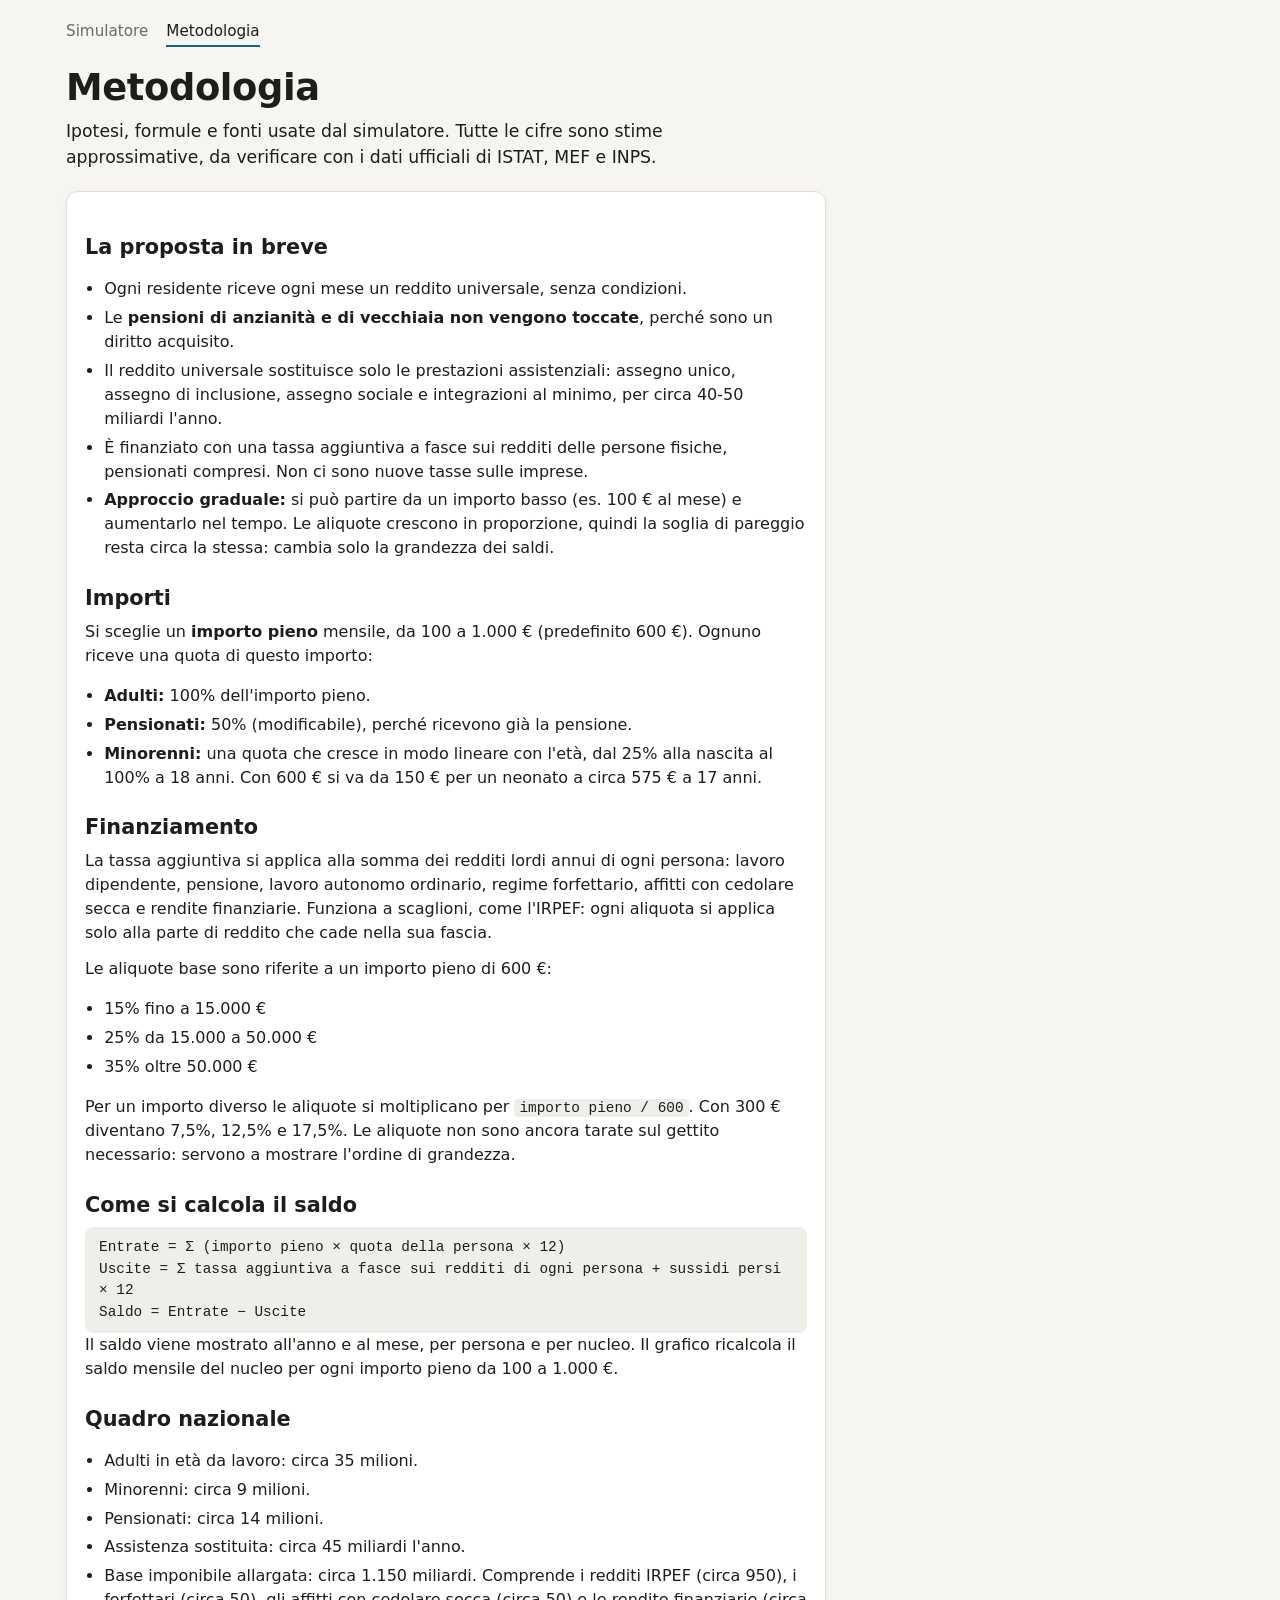
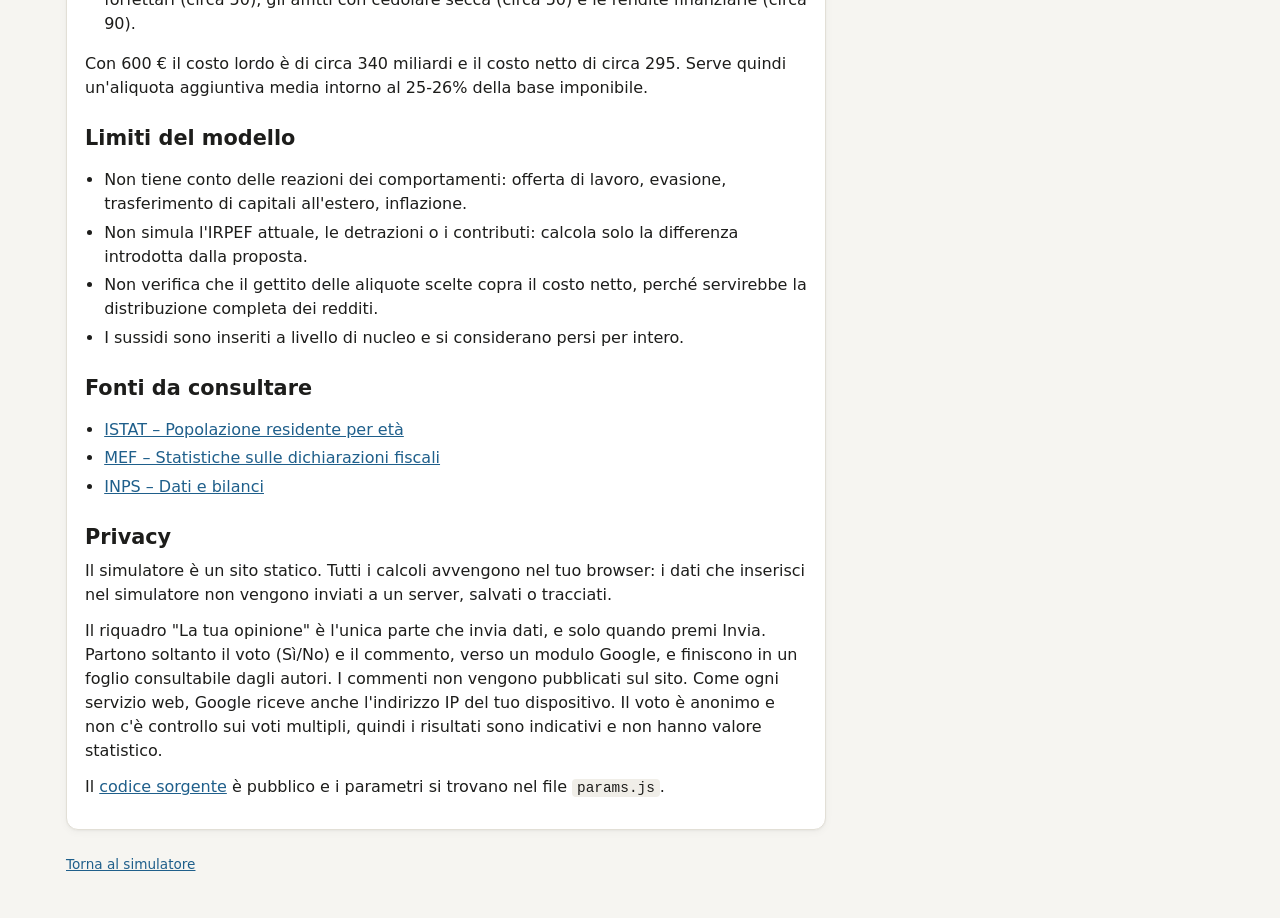
==== metodologia.html @ f95b5a55 "Primo rilascio del simulatore del reddito universale Sito statico per GitHub Pages: calcola il saldo" ====
<!doctype html>
<html lang="it">
<head>
  <meta charset="utf-8">
  <meta name="viewport" content="width=device-width, initial-scale=1">
  <title>Metodologia – Simulatore reddito universale</title>
  <meta name="description" content="Ipotesi, formule e fonti del simulatore del reddito universale.">
  <link rel="stylesheet" href="style.css">
</head>
<body>
  <header class="site-header">
    <div class="wrap">
      <nav class="nav">
        <a href="index.html">Simulatore</a>
        <a href="metodologia.html" aria-current="page">Metodologia</a>
      </nav>
      <h1>Metodologia</h1>
      <p class="lead">Ipotesi, formule e fonti usate dal simulatore. Tutte le cifre sono stime approssimative, da verificare con i dati ufficiali di ISTAT, MEF e INPS.</p>
    </div>
  </header>

  <main class="wrap">
    <article class="card prose">
      <h2>La proposta in breve</h2>
      <ul>
        <li>Ogni residente riceve ogni mese un reddito universale, senza condizioni.</li>
        <li>Le <strong>pensioni di anzianità e di vecchiaia non vengono toccate</strong>, perché sono un diritto acquisito.</li>
        <li>Il reddito universale sostituisce solo le prestazioni assistenziali: assegno unico, assegno di inclusione, assegno sociale e integrazioni al minimo, per circa 40-50 miliardi l'anno.</li>
        <li>È finanziato con una tassa aggiuntiva a fasce sui redditi delle persone fisiche, pensionati compresi. Non ci sono nuove tasse sulle imprese.</li>
        <li><strong>Approccio graduale:</strong> si può partire da un importo basso (es. 100 € al mese) e aumentarlo nel tempo. Le aliquote crescono in proporzione, quindi la soglia di pareggio resta circa la stessa: cambia solo la grandezza dei saldi.</li>
      </ul>

      <h2>Importi</h2>
      <p>Si sceglie un <strong>importo pieno</strong> mensile, da 100 a 1.000 € (predefinito 600 €). Ognuno riceve una quota di questo importo:</p>
      <ul>
        <li><strong>Adulti:</strong> 100% dell'importo pieno.</li>
        <li><strong>Pensionati:</strong> 50% (modificabile), perché ricevono già la pensione.</li>
        <li><strong>Minorenni:</strong> una quota che cresce in modo lineare con l'età, dal 25% alla nascita al 100% a 18 anni. Con 600 € si va da 150 € per un neonato a circa 575 € a 17 anni.</li>
      </ul>

      <h2>Finanziamento</h2>
      <p>La tassa aggiuntiva si applica alla somma dei redditi lordi annui di ogni persona: lavoro dipendente, pensione, lavoro autonomo ordinario, regime forfettario, affitti con cedolare secca e rendite finanziarie. Funziona a scaglioni, come l'IRPEF: ogni aliquota si applica solo alla parte di reddito che cade nella sua fascia.</p>
      <p>Le aliquote base sono riferite a un importo pieno di 600 €:</p>
      <ul>
        <li>15% fino a 15.000 €</li>
        <li>25% da 15.000 a 50.000 €</li>
        <li>35% oltre 50.000 €</li>
      </ul>
      <p>Per un importo diverso le aliquote si moltiplicano per <code>importo pieno / 600</code>. Con 300 € diventano 7,5%, 12,5% e 17,5%. Le aliquote non sono ancora tarate sul gettito necessario: servono a mostrare l'ordine di grandezza.</p>

      <h2>Come si calcola il saldo</h2>
      <div class="formula">
        Entrate = Σ (importo pieno × quota della persona × 12)<br>
        Uscite  = Σ tassa aggiuntiva a fasce sui redditi di ogni persona + sussidi persi × 12<br>
        Saldo   = Entrate − Uscite
      </div>
      <p>Il saldo viene mostrato all'anno e al mese, per persona e per nucleo. Il grafico ricalcola il saldo mensile del nucleo per ogni importo pieno da 100 a 1.000 €.</p>

      <h2>Quadro nazionale</h2>
      <ul>
        <li>Adulti in età da lavoro: circa 35 milioni.</li>
        <li>Minorenni: circa 9 milioni.</li>
        <li>Pensionati: circa 14 milioni.</li>
        <li>Assistenza sostituita: circa 45 miliardi l'anno.</li>
        <li>Base imponibile allargata: circa 1.150 miliardi. Comprende i redditi IRPEF (circa 950), i forfettari (circa 50), gli affitti con cedolare secca (circa 50) e le rendite finanziarie (circa 90).</li>
      </ul>
      <p>Con 600 € il costo lordo è di circa 340 miliardi e il costo netto di circa 295. Serve quindi un'aliquota aggiuntiva media intorno al 25-26% della base imponibile.</p>

      <h2>Limiti del modello</h2>
      <ul>
        <li>Non tiene conto delle reazioni dei comportamenti: offerta di lavoro, evasione, trasferimento di capitali all'estero, inflazione.</li>
        <li>Non simula l'IRPEF attuale, le detrazioni o i contributi: calcola solo la differenza introdotta dalla proposta.</li>
        <li>Non verifica che il gettito delle aliquote scelte copra il costo netto, perché servirebbe la distribuzione completa dei redditi.</li>
        <li>I sussidi sono inseriti a livello di nucleo e si considerano persi per intero.</li>
      </ul>

      <h2>Fonti da consultare</h2>
      <ul>
        <li><a href="https://demo.istat.it/">ISTAT – Popolazione residente per età</a></li>
        <li><a href="https://www1.finanze.gov.it/finanze/analisi_stat/">MEF – Statistiche sulle dichiarazioni fiscali</a></li>
        <li><a href="https://www.inps.it/it/it/dati-e-bilanci.html">INPS – Dati e bilanci</a></li>
      </ul>

      <h2>Privacy</h2>
      <p>Il simulatore è un sito statico. Tutti i calcoli avvengono nel tuo browser: i dati che inserisci nel simulatore non vengono inviati a un server, salvati o tracciati.</p>
      <p>Il riquadro "La tua opinione" è l'unica parte che invia dati, e solo quando premi Invia. Partono soltanto il voto (Sì/No) e il commento, verso un modulo Google, e finiscono in un foglio consultabile dagli autori. I commenti non vengono pubblicati sul sito. Come ogni servizio web, Google riceve anche l'indirizzo IP del tuo dispositivo. Il voto è anonimo e non c'è controllo sui voti multipli, quindi i risultati sono indicativi e non hanno valore statistico.</p>
      <p> Il <a href="https://github.com/1101101011011110/reddito-universale">codice sorgente</a> è pubblico e i parametri si trovano nel file <code>params.js</code>.</p>
    </article>
  </main>

  <footer class="site-footer">
    <div class="wrap"><p><a href="index.html">Torna al simulatore</a></p></div>
  </footer>
</body>
</html>
---- style.css ----
:root {
  --bg: #f6f5f1;
  --surface: #ffffff;
  --surface-2: #f0eee8;
  --text: #1d1d1b;
  --muted: #6b6a64;
  --border: #e2dfd6;
  --accent: #1f5f8b;
  --accent-soft: #e3eef6;
  --pos: #1e7a46;
  --pos-soft: #e3f3e9;
  --neg: #b3362c;
  --neg-soft: #f9e6e3;
  --radius: 12px;
  --shadow: 0 1px 2px rgba(0, 0, 0, .04), 0 2px 8px rgba(0, 0, 0, .04);
  color-scheme: light;
}

@media (prefers-color-scheme: dark) {
  :root {
    --bg: #151515;
    --surface: #1f1f1e;
    --surface-2: #2a2a28;
    --text: #ecebe6;
    --muted: #a3a29b;
    --border: #363633;
    --accent: #7db7e0;
    --accent-soft: #22323f;
    --pos: #6fcf97;
    --pos-soft: #1d3326;
    --neg: #f08a7e;
    --neg-soft: #3d2320;
    --shadow: none;
    color-scheme: dark;
  }
}

* { box-sizing: border-box; }

body {
  margin: 0;
  background: var(--bg);
  color: var(--text);
  font: 16px/1.5 system-ui, -apple-system, "Segoe UI", Roboto, sans-serif;
  -webkit-font-smoothing: antialiased;
}

a { color: var(--accent); }
h1, h2, h3 { line-height: 1.25; margin: 0 0 .5rem; }
h1 { font-size: clamp(1.6rem, 4vw, 2.3rem); letter-spacing: -.01em; }
h2 { font-size: 1.15rem; }
h3 { font-size: 1rem; margin-top: .25rem; }
p { margin: 0 0 .75rem; }

.wrap { max-width: 1180px; margin: 0 auto; padding: 0 16px; }
.muted { color: var(--muted); }
.hint { color: var(--muted); font-size: .88rem; }
.sr-only { position: absolute; width: 1px; height: 1px; overflow: hidden; clip: rect(0 0 0 0); white-space: nowrap; }

/* Header e footer */
.site-header { padding: 20px 0 8px; }
.nav { display: flex; gap: 18px; margin-bottom: 18px; font-size: .95rem; }
.nav a { text-decoration: none; color: var(--muted); padding-bottom: 2px; }
.nav a[aria-current="page"] { color: var(--text); border-bottom: 2px solid var(--accent); }
.lead { font-size: 1.08rem; max-width: 62ch; }
.privacy { font-size: .9rem; color: var(--pos); }
.site-footer { padding: 24px 0 40px; color: var(--muted); font-size: .85rem; }
.site-footer p { margin: 0 0 .25rem; }

/* Layout */
.layout { display: grid; gap: 16px; padding-top: 8px; padding-bottom: 16px; }
.col { display: grid; gap: 16px; align-content: start; min-width: 0; }
@media (min-width: 960px) {
  .layout { grid-template-columns: minmax(0, 1fr) minmax(0, 1fr); align-items: start; }
}

.card {
  background: var(--surface);
  border: 1px solid var(--border);
  border-radius: var(--radius);
  padding: 18px;
  box-shadow: var(--shadow);
  min-width: 0;
}

.step {
  display: inline-grid; place-items: center;
  width: 1.6em; height: 1.6em; margin-right: .35em;
  border-radius: 50%; background: var(--accent-soft); color: var(--accent);
  font-size: .85em; font-weight: 700; vertical-align: .05em;
}

details.card > summary { cursor: pointer; list-style: none; }
details.card > summary::-webkit-details-marker { display: none; }
details.card > summary h2 { display: inline; margin: 0; }
details.card > summary::after { content: "▸"; float: right; color: var(--muted); transition: transform .15s; }
details[open].card > summary::after { transform: rotate(90deg); }
details[open].card > summary { margin-bottom: 12px; }

/* Controlli */
button { font: inherit; cursor: pointer; }
.btn {
  border: 1px solid var(--border); background: var(--surface-2); color: var(--text);
  border-radius: 8px; padding: 7px 12px;
}
.btn:hover { border-color: var(--accent); }
.chip {
  border: 1px solid var(--border); background: transparent; color: var(--text);
  border-radius: 999px; padding: 3px 11px; font-size: .88rem;
}
.chip:hover { border-color: var(--accent); color: var(--accent); }
.btn-icon {
  margin-left: auto; width: 32px; height: 32px; border-radius: 8px;
  border: 1px solid transparent; background: transparent; color: var(--muted); font-size: 1.3rem; line-height: 1;
}
.btn-icon:hover:not(:disabled) { border-color: var(--border); color: var(--neg); }
.btn-icon:disabled { opacity: .3; cursor: default; }
:focus-visible { outline: 2px solid var(--accent); outline-offset: 2px; }

input[type="number"], select {
  font: inherit; color: var(--text); background: var(--surface);
  border: 1px solid var(--border); border-radius: 8px; padding: 6px 8px; min-width: 0;
}
input[type="number"] { width: 100%; font-variant-numeric: tabular-nums; }
input[type="number"]:focus, select:focus { border-color: var(--accent); outline: none; box-shadow: 0 0 0 3px var(--accent-soft); }

.field { display: grid; gap: 3px; font-size: .85rem; color: var(--muted); }
.input-eur { position: relative; display: block; }
.input-eur::after { content: "€"; position: absolute; right: 10px; top: 50%; transform: translateY(-50%); color: var(--muted); pointer-events: none; }
.input-eur input { padding-right: 26px; }

.presets { display: flex; flex-wrap: wrap; gap: 6px; align-items: center; margin-bottom: 12px; font-size: .88rem; }
.members { display: grid; gap: 10px; }
.member { border: 1px solid var(--border); border-radius: 10px; padding: 10px 12px; background: var(--bg); }
.member-head { display: flex; align-items: center; gap: 8px; flex-wrap: wrap; }
.member-n {
  display: inline-grid; place-items: center; width: 26px; height: 26px; border-radius: 50%;
  background: var(--surface-2); font-size: .8rem; font-weight: 700;
}
.eta { display: flex; align-items: center; gap: 6px; font-size: .9rem; color: var(--muted); }
.eta input { width: 64px; }
.grid-redditi { display: grid; grid-template-columns: repeat(2, minmax(0, 1fr)); gap: 8px 10px; margin-top: 10px; }
@media (max-width: 420px) { .grid-redditi { grid-template-columns: minmax(0, 1fr); } }
.add-row { display: flex; flex-wrap: wrap; gap: 8px; margin-top: 12px; }

.params { display: grid; gap: 18px; }
.slider { display: grid; gap: 6px; }
.slider-head { display: flex; justify-content: space-between; gap: 12px; font-size: .95rem; }
.slider output { font-weight: 600; font-variant-numeric: tabular-nums; white-space: nowrap; }
input[type="range"] { width: 100%; accent-color: var(--accent); margin: 0; }
.slider-main .slider-head { font-size: 1rem; }
.slider-main output { color: var(--accent); font-size: 1.1rem; }

/* Risultato principale */
.hero { display: grid; gap: 14px; }
.esito { border-radius: 10px; padding: 16px; background: var(--surface-2); }
.esito.pos { background: var(--pos-soft); }
.esito.neg { background: var(--neg-soft); }
.esito-label { font-size: 1rem; font-weight: 600; margin: 0; }
.esito-mese { font-size: clamp(2.2rem, 7vw, 3rem); font-weight: 750; line-height: 1.1; margin: 4px 0 2px; font-variant-numeric: tabular-nums; letter-spacing: -.02em; }
.esito.pos .esito-mese { color: var(--pos); }
.esito.neg .esito-mese { color: var(--neg); }
.esito-mese .unit { font-size: 1rem; font-weight: 500; color: var(--muted); letter-spacing: 0; }
.esito-anno { margin: 0; color: var(--muted); }
.hero p { margin: 0; }

/* Tabelle */
.table-scroll { overflow-x: auto; }
.tab { width: 100%; border-collapse: collapse; font-size: .9rem; }
.tab th, .tab td { padding: 7px 6px; border-bottom: 1px solid var(--border); text-align: left; vertical-align: top; }
.tab thead th { font-size: .78rem; font-weight: 600; color: var(--muted); text-transform: uppercase; letter-spacing: .03em; }
.tab tbody th { font-weight: 500; }
.tab tfoot th, .tab tfoot td, .tab tr.tot th, .tab tr.tot td { font-weight: 700; }
.tab tfoot tr:first-child th, .tab tfoot tr:first-child td { border-top: 2px solid var(--border); }
.tab .num { text-align: right; font-variant-numeric: tabular-nums; white-space: nowrap; }
.tab .sub { display: block; font-size: .78rem; color: var(--muted); font-weight: 400; }
.tab .pos { color: var(--pos); }
.tab .neg { color: var(--neg); }
@media (max-width: 480px) {
  #dettaglio .tab th:nth-child(2), #dettaglio .tab td:nth-child(2) { display: none; }
  .tab th, .tab td { padding: 7px 4px; }
}
.fasce input { width: 90px; }
.fasce td:nth-child(3) { white-space: nowrap; }
.fasce td { vertical-align: middle; }

/* Grafico */
.chart svg { width: 100%; height: auto; display: block; }
.chart .grid { stroke: var(--border); stroke-width: 1; }
.chart .zero { stroke: var(--muted); stroke-width: 1.2; }
.chart .line { fill: none; stroke: var(--accent); stroke-width: 2.5; stroke-linejoin: round; }
.chart .cursor { stroke: var(--muted); stroke-dasharray: 3 4; }
.chart .dot { fill: var(--accent); stroke: var(--surface); stroke-width: 2; }
.chart .dot.pos { fill: var(--pos); }
.chart .dot.neg { fill: var(--neg); }
.chart .tick { fill: var(--muted); font-size: 12px; font-family: inherit; }

/* Raccolta opinioni */
#feedback { display: grid; gap: 10px; }
.voto { border: 0; padding: 0; margin: 0; display: flex; flex-wrap: wrap; gap: 8px; }
.voto legend { padding: 0; margin-bottom: 8px; font-weight: 600; }
.voto-opt { position: relative; }
.voto-opt input { position: absolute; opacity: 0; inset: 0; margin: 0; cursor: pointer; }
.voto-opt span {
  display: inline-block; min-width: 88px; text-align: center; padding: 8px 18px;
  border: 1px solid var(--border); border-radius: 8px; background: var(--surface-2); font-weight: 600;
}
.voto-opt input:checked + span { background: var(--accent); border-color: var(--accent); color: var(--surface); }
.voto-opt input:focus-visible + span { outline: 2px solid var(--accent); outline-offset: 2px; }
textarea {
  font: inherit; color: var(--text); background: var(--surface); width: 100%; resize: vertical;
  border: 1px solid var(--border); border-radius: 8px; padding: 8px 10px;
}
textarea:focus { border-color: var(--accent); outline: none; box-shadow: 0 0 0 3px var(--accent-soft); }
#feedback .hint { margin: 0; }
.feedback-actions { display: flex; align-items: center; gap: 12px; flex-wrap: wrap; }
.btn-primary { background: var(--accent); border-color: var(--accent); color: var(--surface); font-weight: 600; padding: 8px 20px; }
.btn-primary:disabled { opacity: .6; cursor: default; }
.feedback-stato { margin: 0; font-size: .9rem; color: var(--muted); }
.feedback-stato.err { color: var(--neg); }
.grazie { display: grid; gap: 10px; justify-items: start; }
.grazie p { margin: 0; color: var(--pos); }

/* Pagina metodologia */
.prose { max-width: 760px; }
.prose h2 { margin-top: 1.6rem; font-size: 1.3rem; }
.prose ul { padding-left: 1.2rem; }
.prose li { margin-bottom: .3rem; }
.prose code { background: var(--surface-2); padding: 1px 5px; border-radius: 4px; font-size: .9em; }
.formula { background: var(--surface-2); border-radius: 8px; padding: 10px 14px; font-family: ui-monospace, Consolas, monospace; font-size: .9rem; overflow-x: auto; }
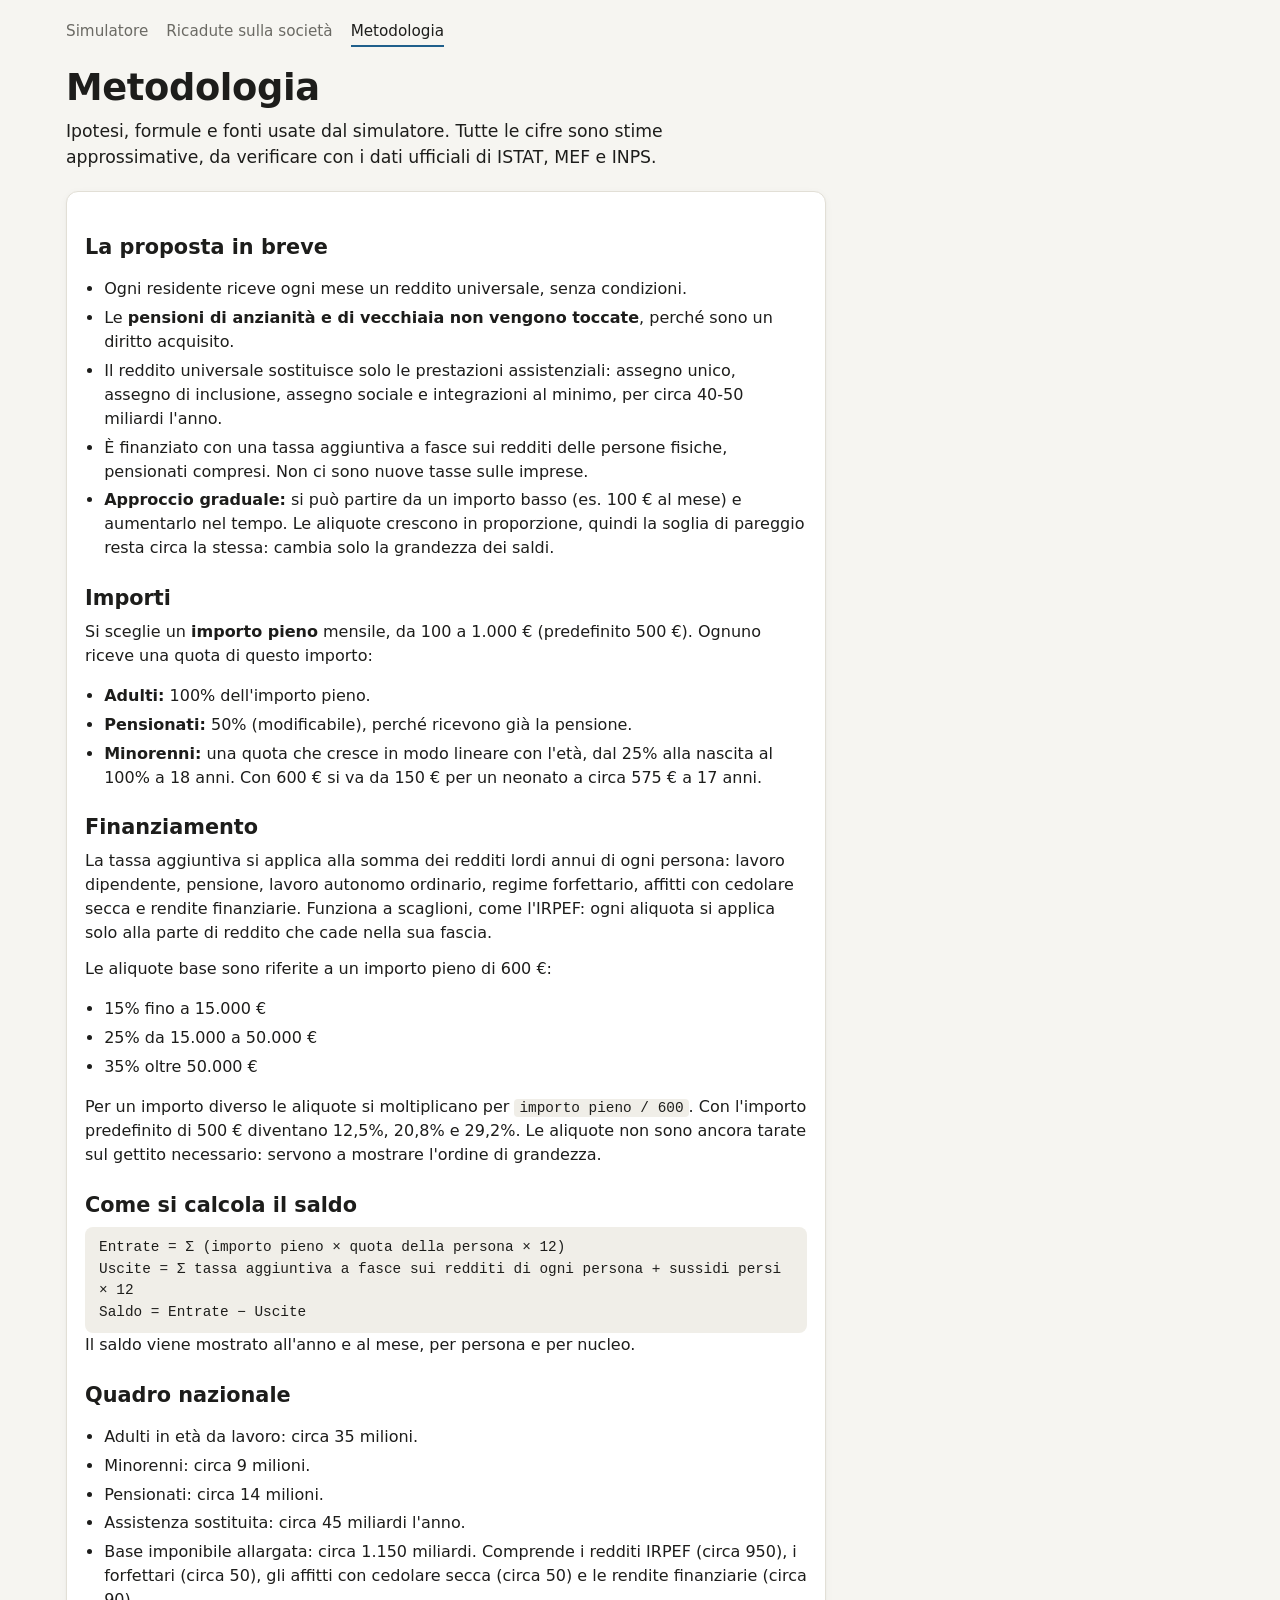
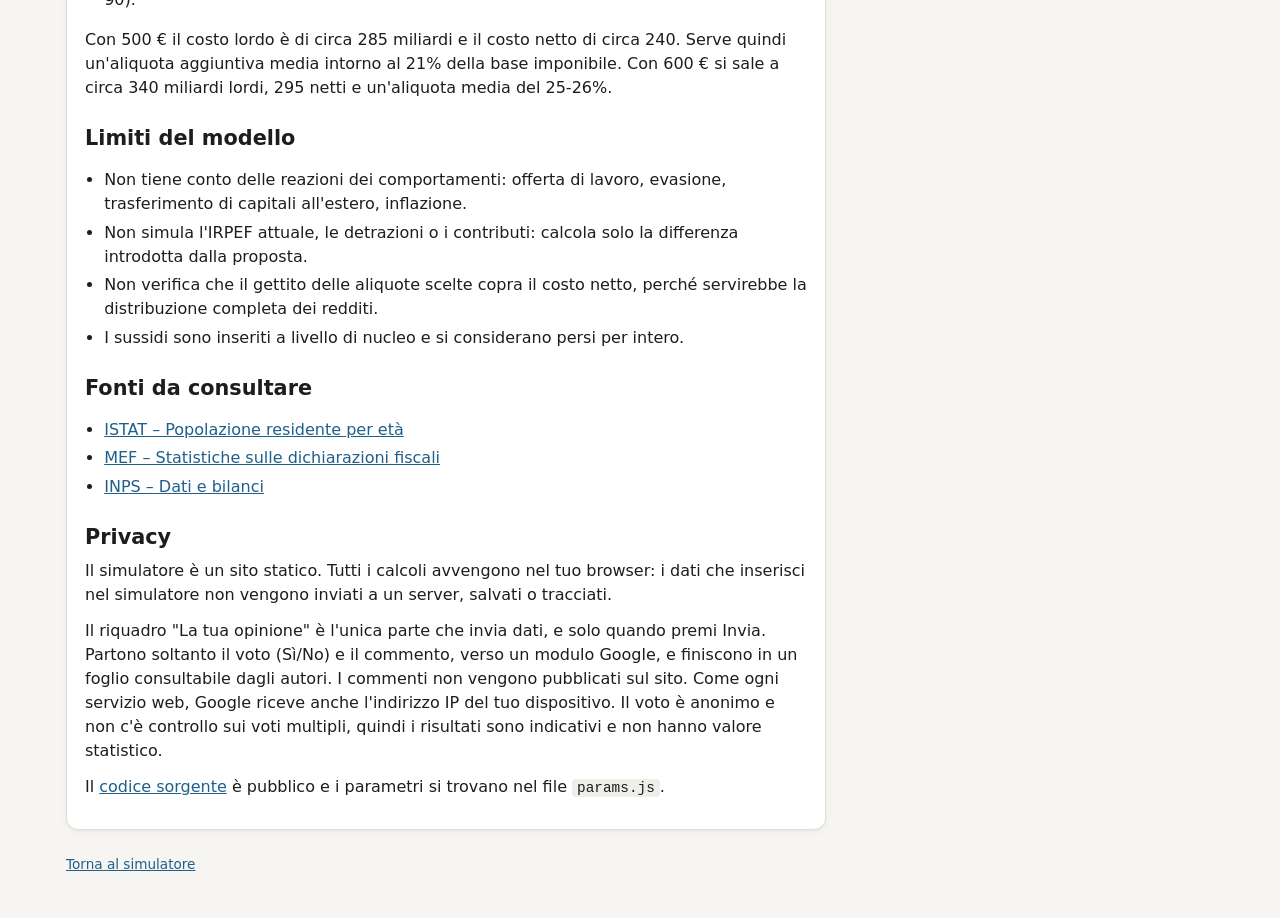
==== commit 1632a410: "Pagina sulle ricadute sociali, importo iniziale a 500 €, via il grafico - Nuova pagina ricadute.html" ====
--- a/metodologia.html
+++ b/metodologia.html
@@ -12,6 +12,7 @@
     <div class="wrap">
       <nav class="nav">
         <a href="index.html">Simulatore</a>
+        <a href="ricadute.html">Ricadute sulla società</a>
         <a href="metodologia.html" aria-current="page">Metodologia</a>
       </nav>
       <h1>Metodologia</h1>
@@ -31,7 +32,7 @@
       </ul>
 
       <h2>Importi</h2>
-      <p>Si sceglie un <strong>importo pieno</strong> mensile, da 100 a 1.000 € (predefinito 600 €). Ognuno riceve una quota di questo importo:</p>
+      <p>Si sceglie un <strong>importo pieno</strong> mensile, da 100 a 1.000 € (predefinito 500 €). Ognuno riceve una quota di questo importo:</p>
       <ul>
         <li><strong>Adulti:</strong> 100% dell'importo pieno.</li>
         <li><strong>Pensionati:</strong> 50% (modificabile), perché ricevono già la pensione.</li>
@@ -46,7 +47,7 @@
         <li>25% da 15.000 a 50.000 €</li>
         <li>35% oltre 50.000 €</li>
       </ul>
-      <p>Per un importo diverso le aliquote si moltiplicano per <code>importo pieno / 600</code>. Con 300 € diventano 7,5%, 12,5% e 17,5%. Le aliquote non sono ancora tarate sul gettito necessario: servono a mostrare l'ordine di grandezza.</p>
+      <p>Per un importo diverso le aliquote si moltiplicano per <code>importo pieno / 600</code>. Con l'importo predefinito di 500 € diventano 12,5%, 20,8% e 29,2%. Le aliquote non sono ancora tarate sul gettito necessario: servono a mostrare l'ordine di grandezza.</p>
 
       <h2>Come si calcola il saldo</h2>
       <div class="formula">
@@ -54,7 +55,7 @@
         Uscite  = Σ tassa aggiuntiva a fasce sui redditi di ogni persona + sussidi persi × 12<br>
         Saldo   = Entrate − Uscite
       </div>
-      <p>Il saldo viene mostrato all'anno e al mese, per persona e per nucleo. Il grafico ricalcola il saldo mensile del nucleo per ogni importo pieno da 100 a 1.000 €.</p>
+      <p>Il saldo viene mostrato all'anno e al mese, per persona e per nucleo.</p>
 
       <h2>Quadro nazionale</h2>
       <ul>
@@ -64,7 +65,7 @@
         <li>Assistenza sostituita: circa 45 miliardi l'anno.</li>
         <li>Base imponibile allargata: circa 1.150 miliardi. Comprende i redditi IRPEF (circa 950), i forfettari (circa 50), gli affitti con cedolare secca (circa 50) e le rendite finanziarie (circa 90).</li>
       </ul>
-      <p>Con 600 € il costo lordo è di circa 340 miliardi e il costo netto di circa 295. Serve quindi un'aliquota aggiuntiva media intorno al 25-26% della base imponibile.</p>
+      <p>Con 500 € il costo lordo è di circa 285 miliardi e il costo netto di circa 240. Serve quindi un'aliquota aggiuntiva media intorno al 21% della base imponibile. Con 600 € si sale a circa 340 miliardi lordi, 295 netti e un'aliquota media del 25-26%.</p>
 
       <h2>Limiti del modello</h2>
       <ul>
--- a/style.css
+++ b/style.css
@@ -59,7 +59,7 @@
 
 /* Header e footer */
 .site-header { padding: 20px 0 8px; }
-.nav { display: flex; gap: 18px; margin-bottom: 18px; font-size: .95rem; }
+.nav { display: flex; flex-wrap: wrap; gap: 6px 18px; margin-bottom: 18px; font-size: .95rem; }
 .nav a { text-decoration: none; color: var(--muted); padding-bottom: 2px; }
 .nav a[aria-current="page"] { color: var(--text); border-bottom: 2px solid var(--accent); }
 .lead { font-size: 1.08rem; max-width: 62ch; }
@@ -184,17 +184,6 @@
 .fasce td:nth-child(3) { white-space: nowrap; }
 .fasce td { vertical-align: middle; }
 
-/* Grafico */
-.chart svg { width: 100%; height: auto; display: block; }
-.chart .grid { stroke: var(--border); stroke-width: 1; }
-.chart .zero { stroke: var(--muted); stroke-width: 1.2; }
-.chart .line { fill: none; stroke: var(--accent); stroke-width: 2.5; stroke-linejoin: round; }
-.chart .cursor { stroke: var(--muted); stroke-dasharray: 3 4; }
-.chart .dot { fill: var(--accent); stroke: var(--surface); stroke-width: 2; }
-.chart .dot.pos { fill: var(--pos); }
-.chart .dot.neg { fill: var(--neg); }
-.chart .tick { fill: var(--muted); font-size: 12px; font-family: inherit; }
-
 /* Raccolta opinioni */
 #feedback { display: grid; gap: 10px; }
 .voto { border: 0; padding: 0; margin: 0; display: flex; flex-wrap: wrap; gap: 8px; }
@@ -227,4 +216,19 @@
 .prose ul { padding-left: 1.2rem; }
 .prose li { margin-bottom: .3rem; }
 .prose code { background: var(--surface-2); padding: 1px 5px; border-radius: 4px; font-size: .9em; }
+.prose h3 { margin-top: 1rem; font-size: 1rem; }
+.prose .tab { margin: .5rem 0 1rem; }
+
+/* Pagina ricadute */
+.sintesi { display: grid; gap: 12px; margin: 4px 0 8px; }
+@media (min-width: 720px) { .sintesi { grid-template-columns: repeat(3, minmax(0, 1fr)); } }
+.sintesi > div { border-radius: 10px; padding: 12px 14px; background: var(--surface-2); }
+.sintesi h3 { margin: 0 0 .4rem; font-size: .95rem; }
+.sintesi ul { margin: 0; padding-left: 1.1rem; font-size: .92rem; }
+.sintesi .pro { background: var(--pos-soft); }
+.sintesi .pro h3 { color: var(--pos); }
+.sintesi .contro { background: var(--neg-soft); }
+.sintesi .contro h3 { color: var(--neg); }
+.evidenza { border-left: 3px solid var(--accent); padding: 2px 0 2px 12px; margin: .5rem 0 .9rem; color: var(--muted); font-size: .93rem; }
+
 .formula { background: var(--surface-2); border-radius: 8px; padding: 10px 14px; font-family: ui-monospace, Consolas, monospace; font-size: .9rem; overflow-x: auto; }
